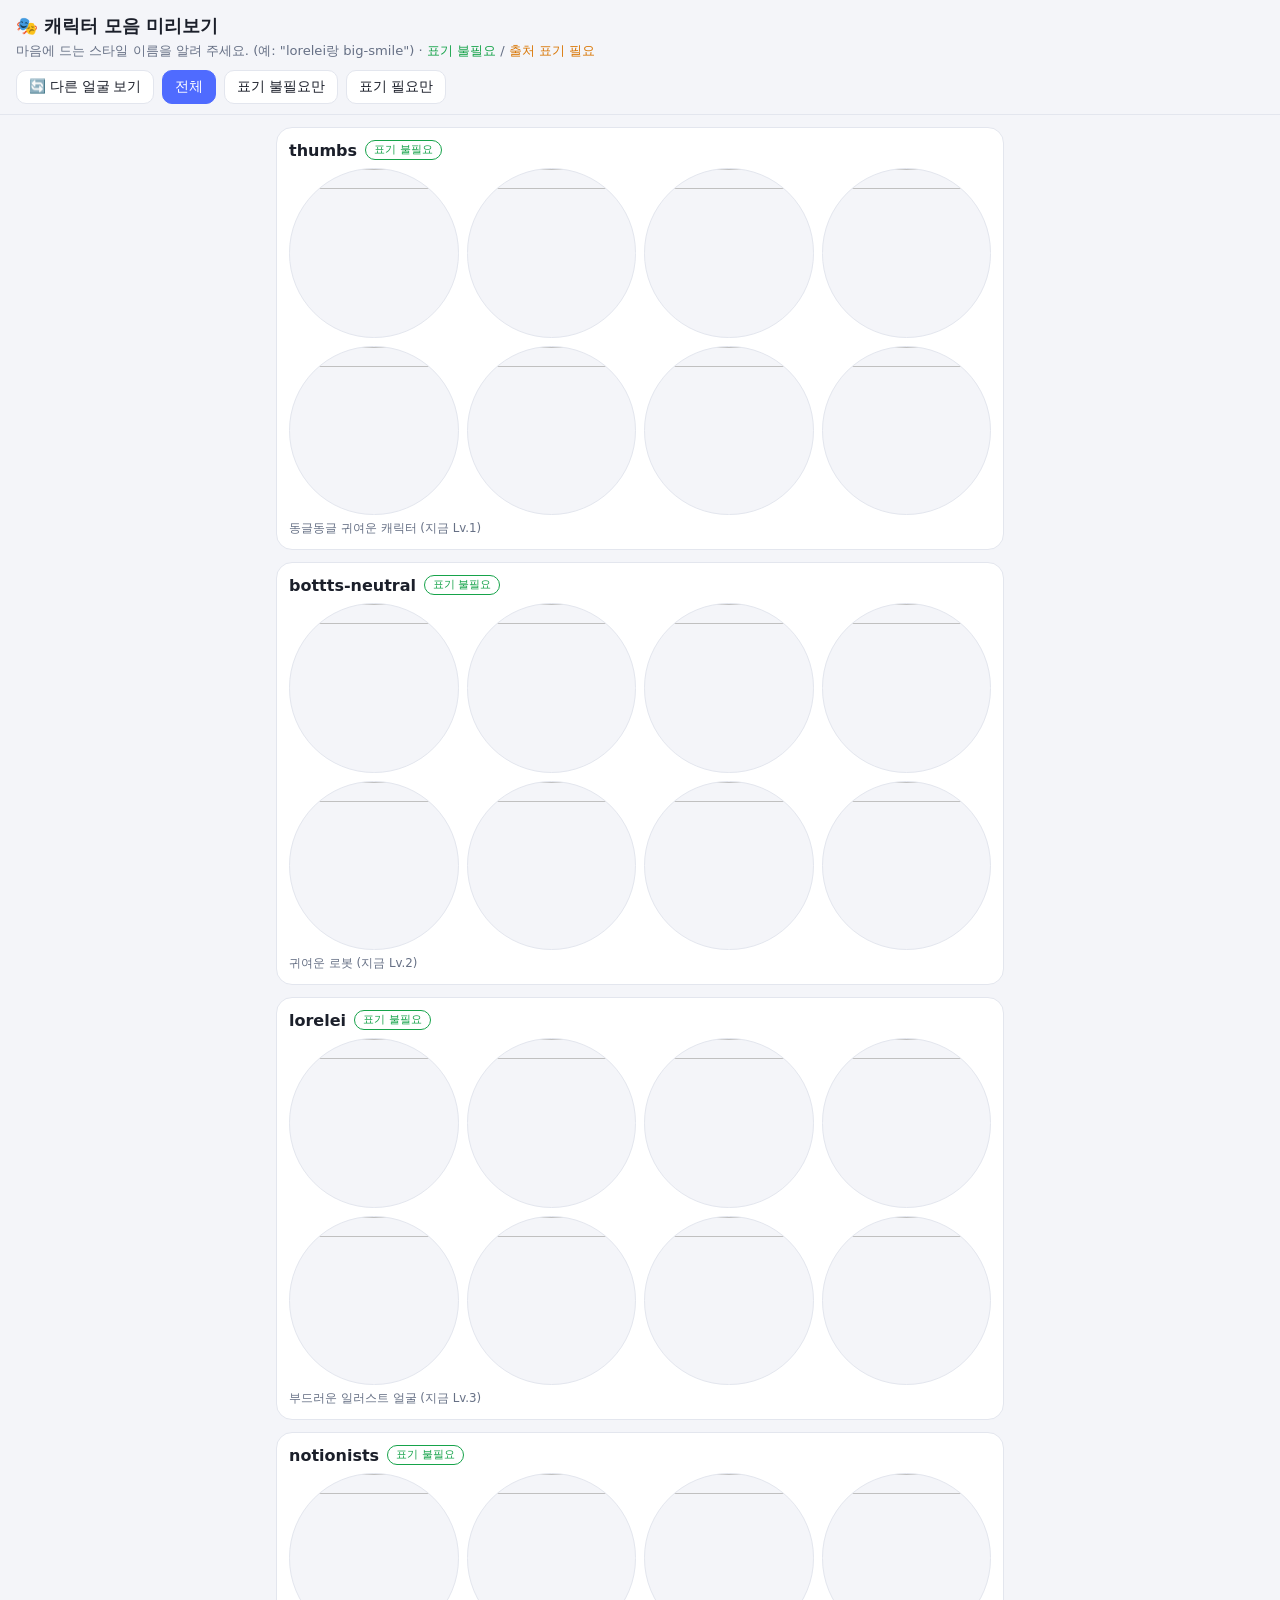
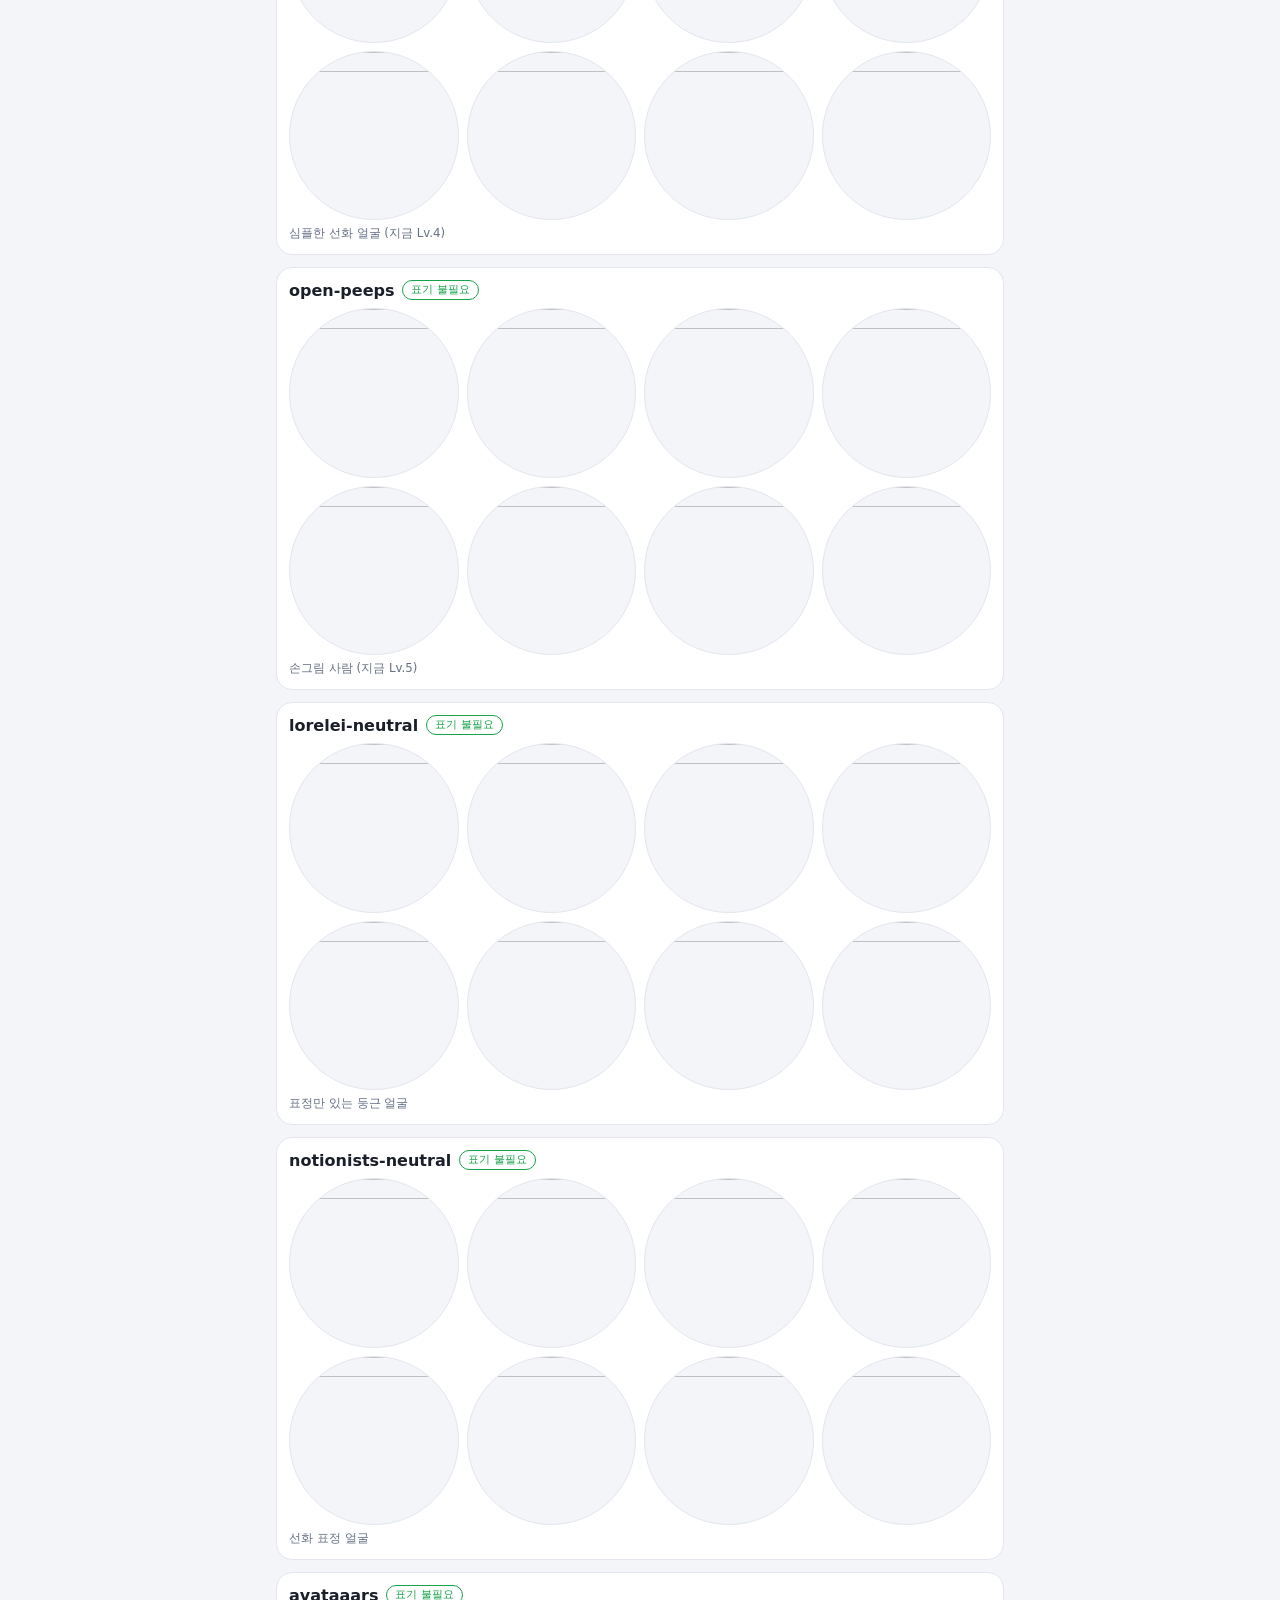
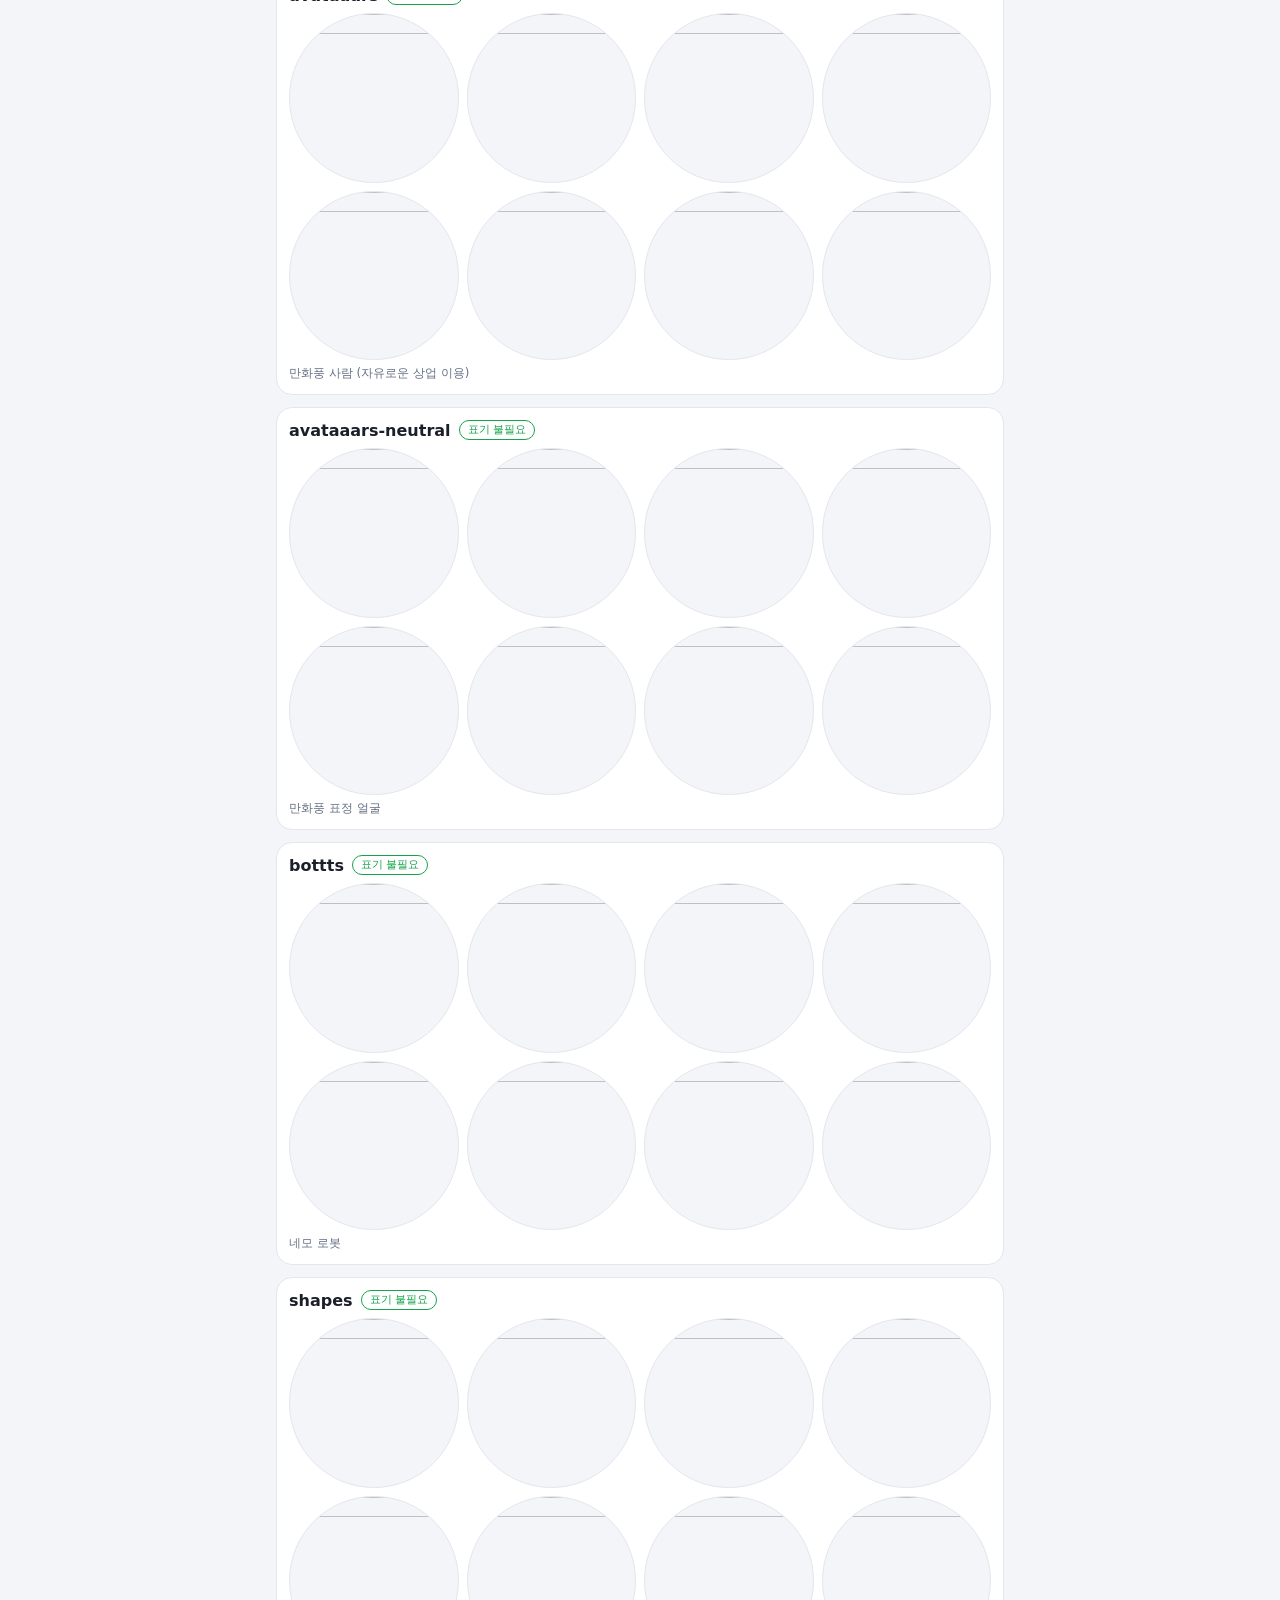
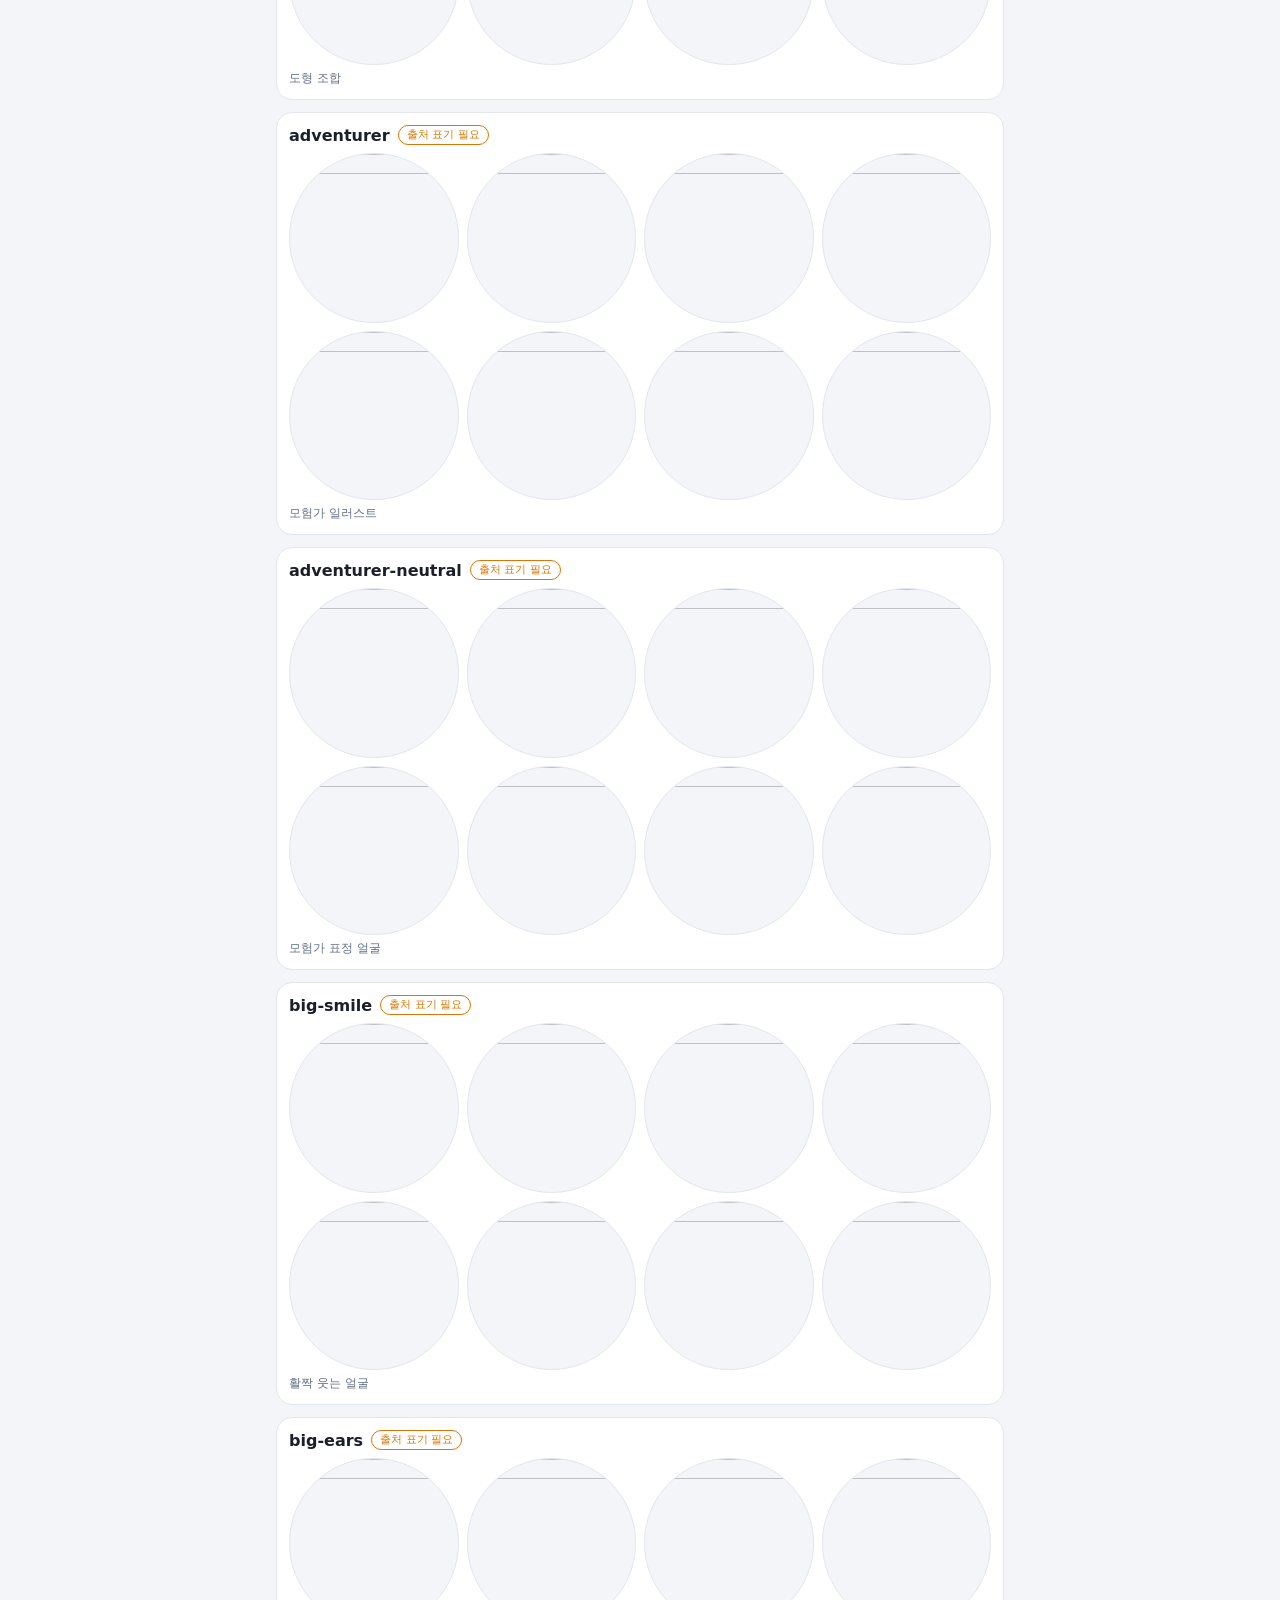
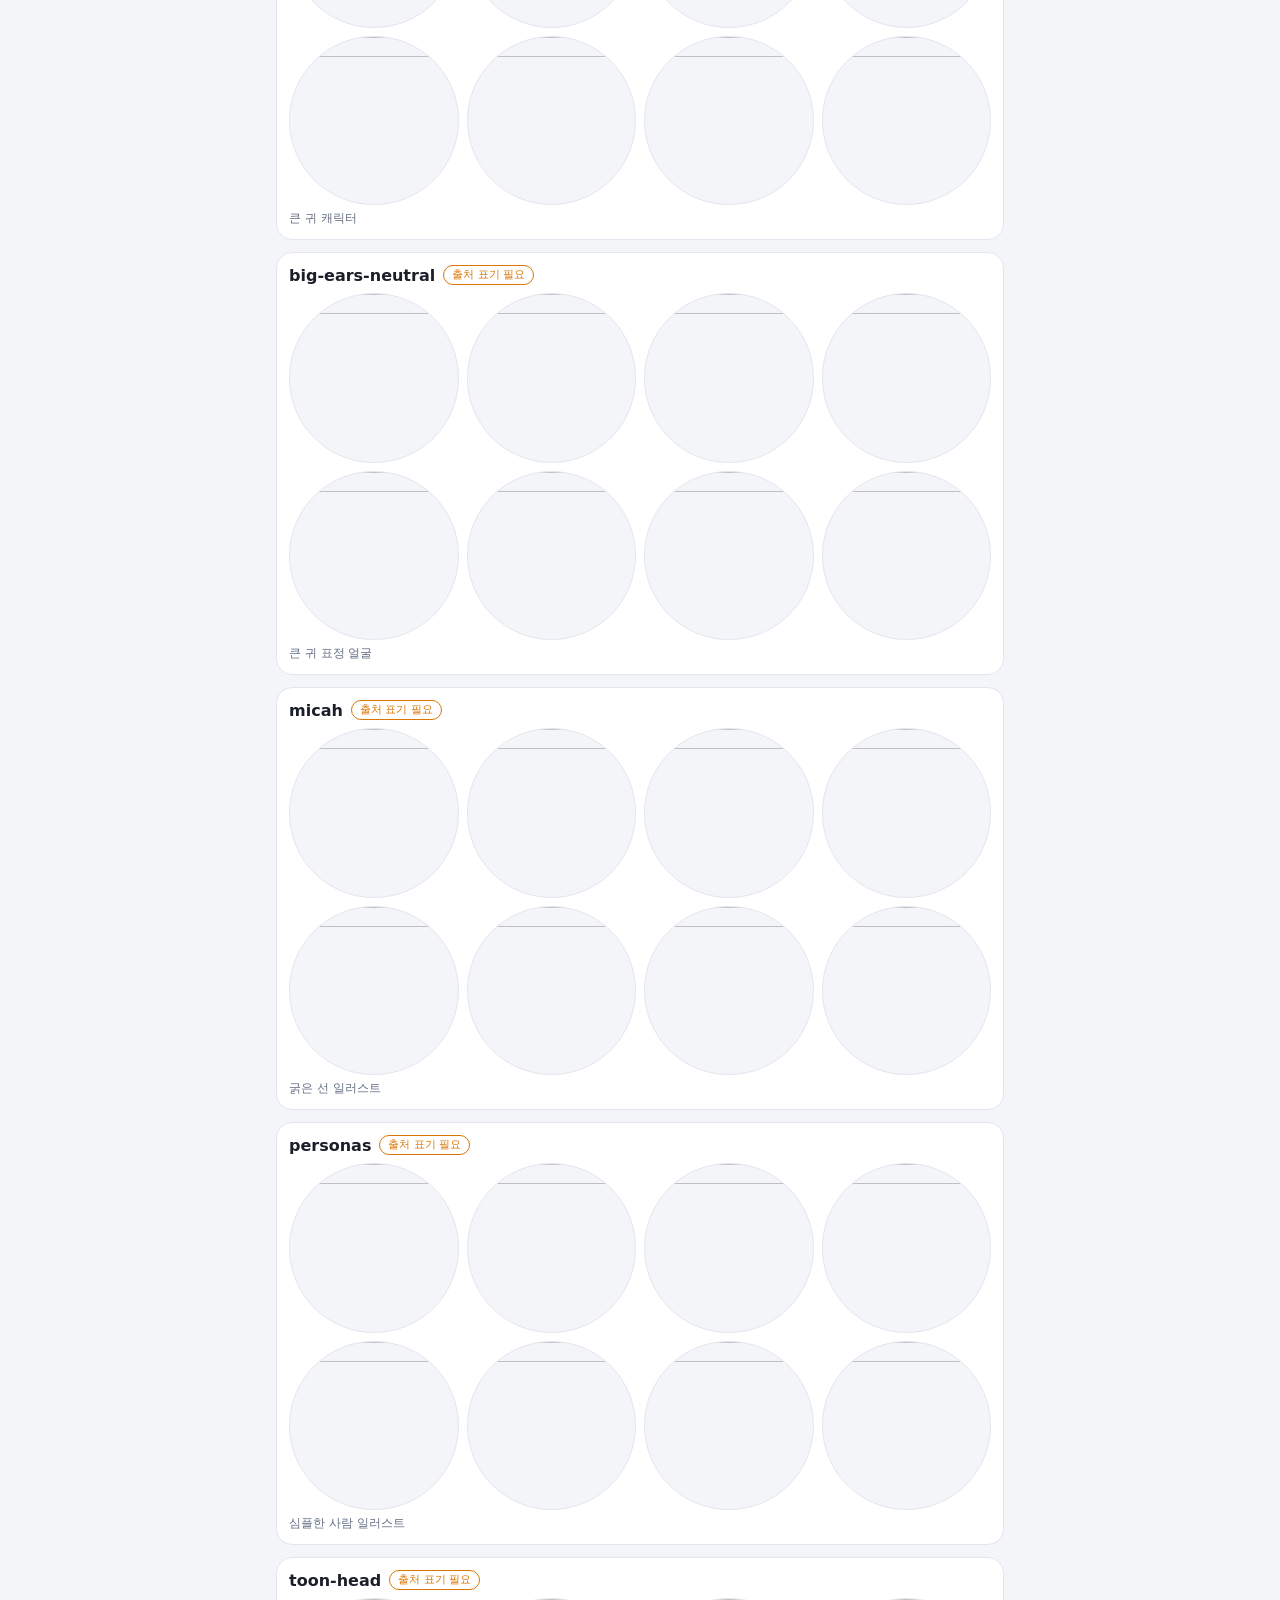
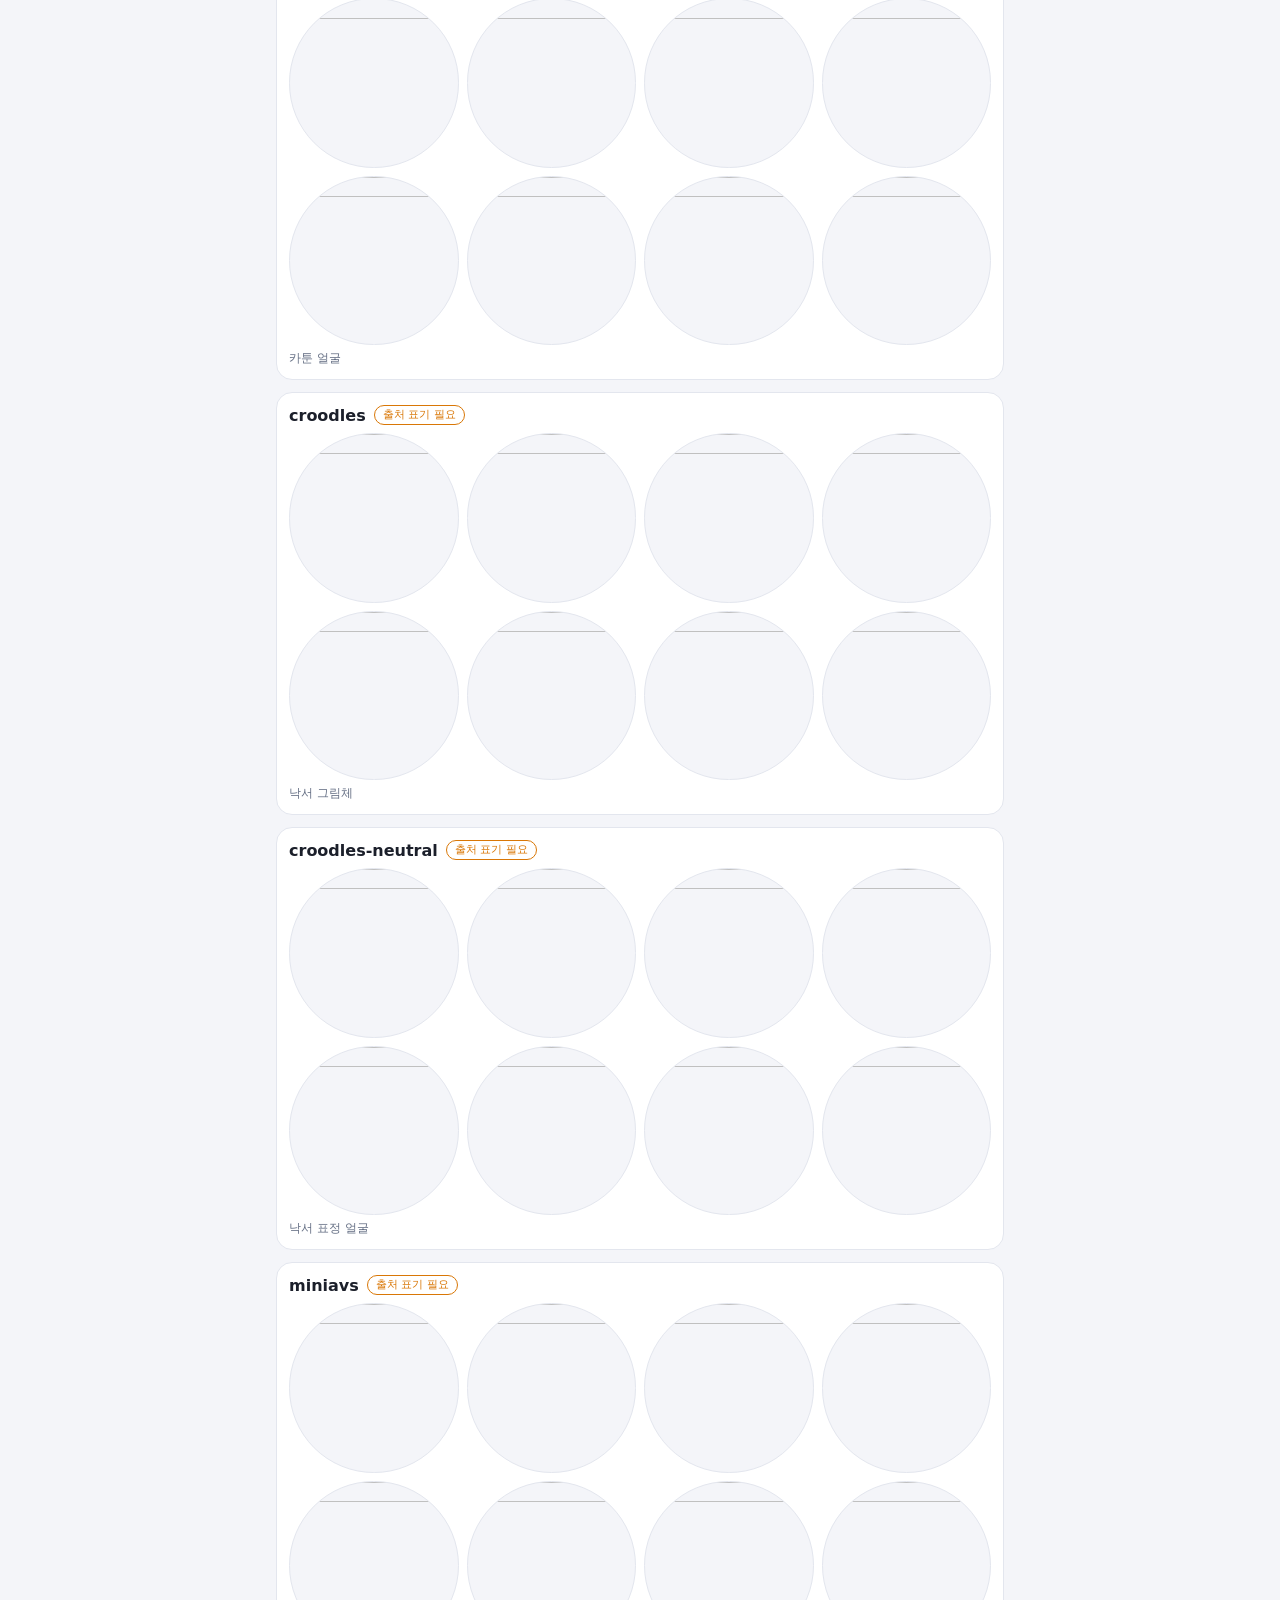
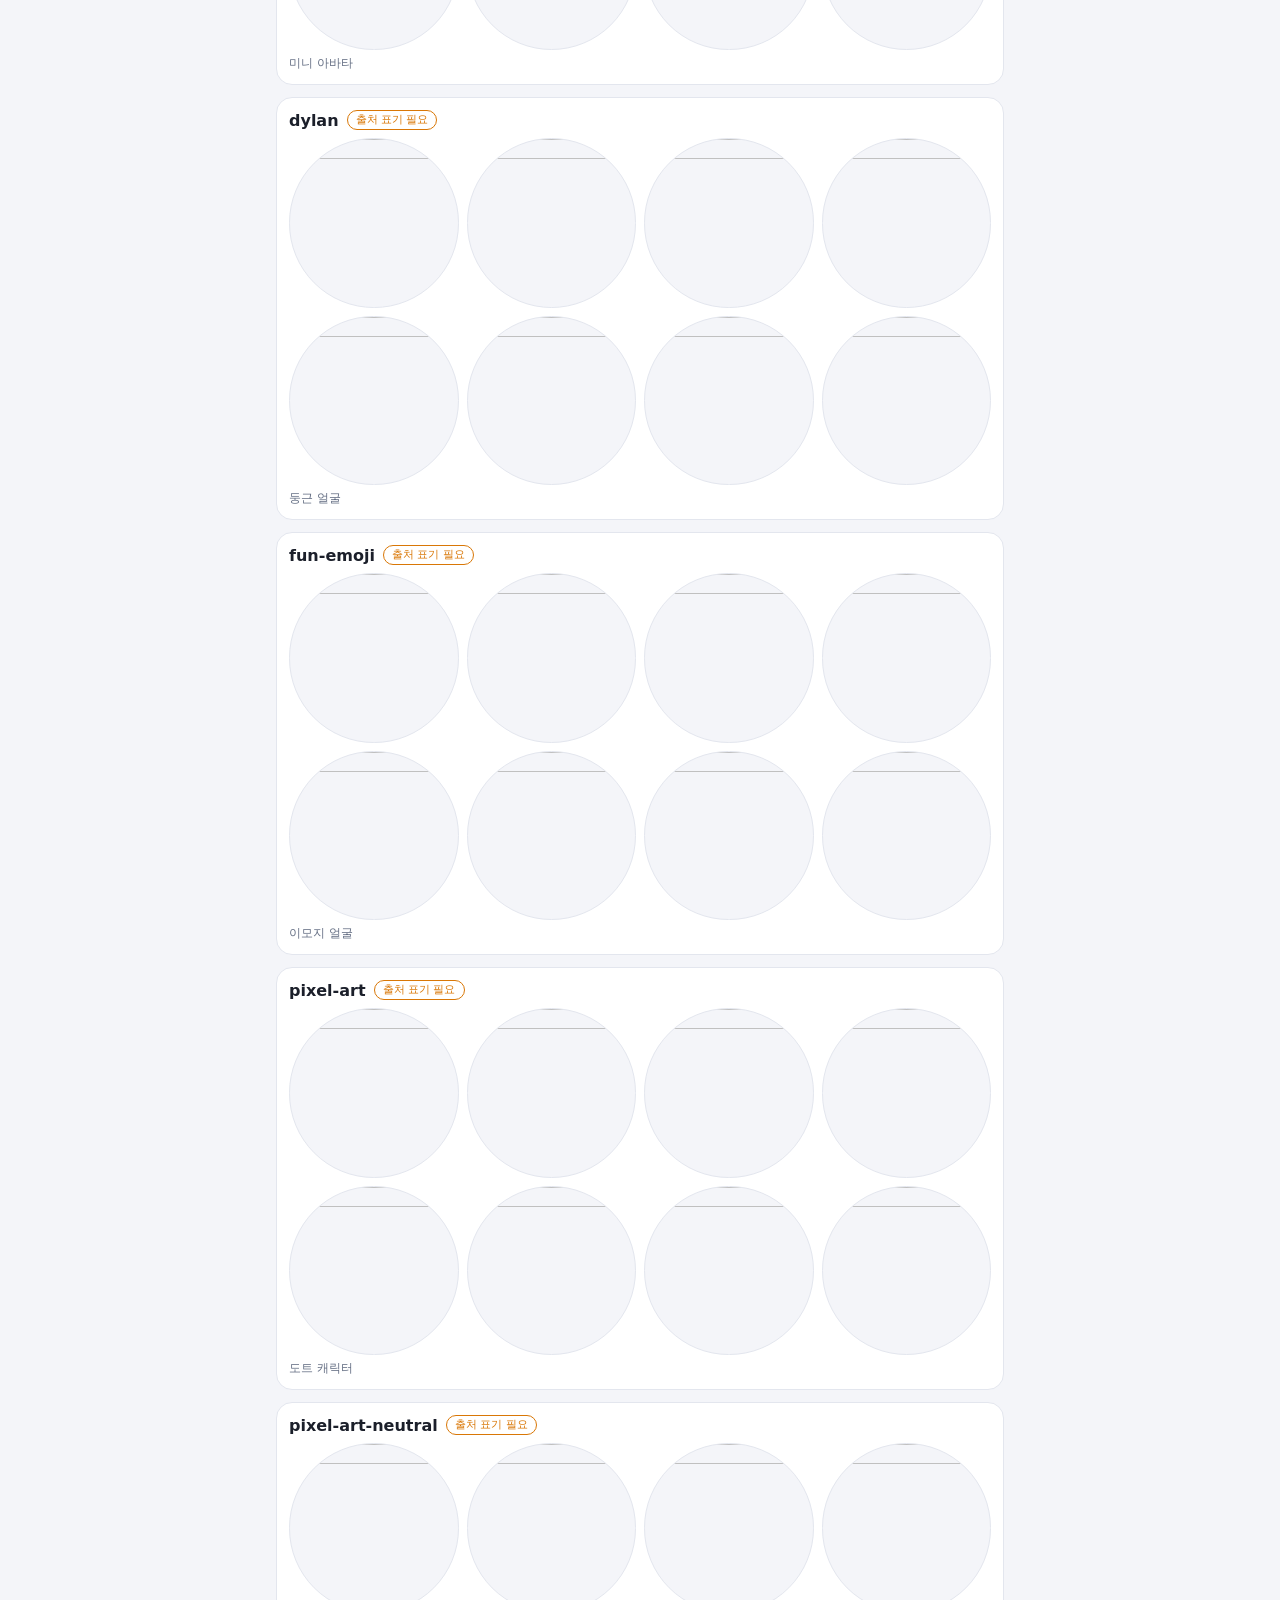
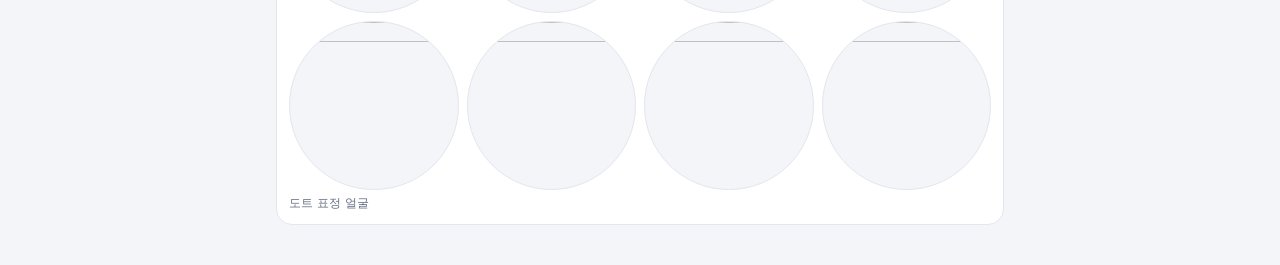
==== avatar-preview.html @ df40754c "캐릭터 스타일 미리보기 페이지 Co-Authored-By: Claude Sonnet 5.5 <noreply@anthropic.com> Claude-Session: https://c" ====
<!doctype html>
<html lang="ko">
<head>
<meta charset="utf-8">
<meta name="viewport" content="width=device-width, initial-scale=1">
<meta name="robots" content="noindex">
<title>캐릭터 미리보기</title>
<style>
  :root { --bg:#f4f5f9; --card:#fff; --text:#1b1f2a; --sub:#667085; --line:#e3e6ee; --accent:#4f6bff; --ok:#16a34a; --warn:#d97706; }
  @media (prefers-color-scheme: dark) { :root { --bg:#0b0f1e; --card:#141a30; --text:#eef1fb; --sub:#9aa4c2; --line:#26304f; } }
  * { box-sizing: border-box; }
  body { margin:0; background:var(--bg); color:var(--text); font-family:system-ui,-apple-system,"Noto Sans KR",sans-serif; }
  header { position:sticky; top:0; z-index:5; background:var(--bg); padding:14px 16px 10px; border-bottom:1px solid var(--line); }
  h1 { margin:0 0 4px; font-size:1.1rem; }
  .sub { color:var(--sub); font-size:.82rem; }
  .bar { display:flex; gap:8px; flex-wrap:wrap; margin-top:10px; }
  button { border:1px solid var(--line); background:var(--card); color:var(--text); border-radius:10px; padding:7px 12px; font-size:.85rem; cursor:pointer; }
  button.on { background:var(--accent); border-color:var(--accent); color:#fff; }
  main { padding:12px 16px 40px; max-width:760px; margin:0 auto; display:grid; gap:12px; }
  .card { background:var(--card); border:1px solid var(--line); border-radius:16px; padding:12px; }
  .head { display:flex; align-items:center; gap:8px; margin-bottom:8px; }
  .name { font-weight:700; }
  .tag { font-size:.68rem; padding:2px 8px; border-radius:20px; border:1px solid currentColor; white-space:nowrap; }
  .tag.free { color:var(--ok); } .tag.credit { color:var(--warn); }
  .grid { display:grid; grid-template-columns:repeat(4,1fr); gap:8px; }
  .grid img { width:100%; aspect-ratio:1; border-radius:50%; background:var(--bg); border:1px solid var(--line); }
  .note { margin-top:6px; font-size:.74rem; color:var(--sub); }
  .cap { text-align:center; font-size:.7rem; color:var(--sub); margin-top:2px; }
</style>
</head>
<body>
<header>
  <h1>🎭 캐릭터 모음 미리보기</h1>
  <div class="sub">마음에 드는 스타일 이름을 알려 주세요. (예: "lorelei랑 big-smile") · <span style="color:var(--ok)">표기 불필요</span> / <span style="color:var(--warn)">출처 표기 필요</span></div>
  <div class="bar">
    <button id="more">🔄 다른 얼굴 보기</button>
    <button data-f="all" class="on">전체</button>
    <button data-f="free">표기 불필요만</button>
    <button data-f="credit">표기 필요만</button>
  </div>
</header>
<main id="list"></main>
<script>
// [스타일, 라이선스(free=표기 불필요 / credit=CC BY 표기 필요), 한줄 설명]
var STYLES = [
  ['thumbs','free','동글동글 귀여운 캐릭터 (지금 Lv.1)'],
  ['bottts-neutral','free','귀여운 로봇 (지금 Lv.2)'],
  ['lorelei','free','부드러운 일러스트 얼굴 (지금 Lv.3)'],
  ['notionists','free','심플한 선화 얼굴 (지금 Lv.4)'],
  ['open-peeps','free','손그림 사람 (지금 Lv.5)'],
  ['lorelei-neutral','free','표정만 있는 둥근 얼굴'],
  ['notionists-neutral','free','선화 표정 얼굴'],
  ['avataaars','free','만화풍 사람 (자유로운 상업 이용)'],
  ['avataaars-neutral','free','만화풍 표정 얼굴'],
  ['bottts','free','네모 로봇'],
  ['shapes','free','도형 조합'],
  ['adventurer','credit','모험가 일러스트'],
  ['adventurer-neutral','credit','모험가 표정 얼굴'],
  ['big-smile','credit','활짝 웃는 얼굴'],
  ['big-ears','credit','큰 귀 캐릭터'],
  ['big-ears-neutral','credit','큰 귀 표정 얼굴'],
  ['micah','credit','굵은 선 일러스트'],
  ['personas','credit','심플한 사람 일러스트'],
  ['toon-head','credit','카툰 얼굴'],
  ['croodles','credit','낙서 그림체'],
  ['croodles-neutral','credit','낙서 표정 얼굴'],
  ['miniavs','credit','미니 아바타'],
  ['dylan','credit','둥근 얼굴'],
  ['fun-emoji','credit','이모지 얼굴'],
  ['pixel-art','credit','도트 캐릭터'],
  ['pixel-art-neutral','credit','도트 표정 얼굴']
];
var round = 0, filter = 'all';
function seeds(i) { var a = []; for (var k = 0; k < 8; k++) a.push('dental-' + round + '-' + k); return a; }
function render() {
  var html = '';
  STYLES.forEach(function (s) {
    if (filter !== 'all' && s[1] !== filter) return;
    html += '<div class="card"><div class="head"><span class="name">' + s[0] + '</span>' +
      '<span class="tag ' + s[1] + '">' + (s[1] === 'free' ? '표기 불필요' : '출처 표기 필요') + '</span></div>' +
      '<div class="grid">' + seeds().map(function (sd) {
        return '<img loading="lazy" alt="" src="https://api.dicebear.com/9.x/' + s[0] + '/svg?seed=' + encodeURIComponent(sd) + '&radius=50&size=96">';
      }).join('') + '</div><div class="note">' + s[2] + '</div></div>';
  });
  document.getElementById('list').innerHTML = html;
}
document.getElementById('more').onclick = function () { round++; render(); };
document.querySelectorAll('[data-f]').forEach(function (b) {
  b.onclick = function () {
    filter = b.getAttribute('data-f');
    document.querySelectorAll('[data-f]').forEach(function (x) { x.classList.toggle('on', x === b); });
    render();
  };
});
render();
</script>
</body>
</html>
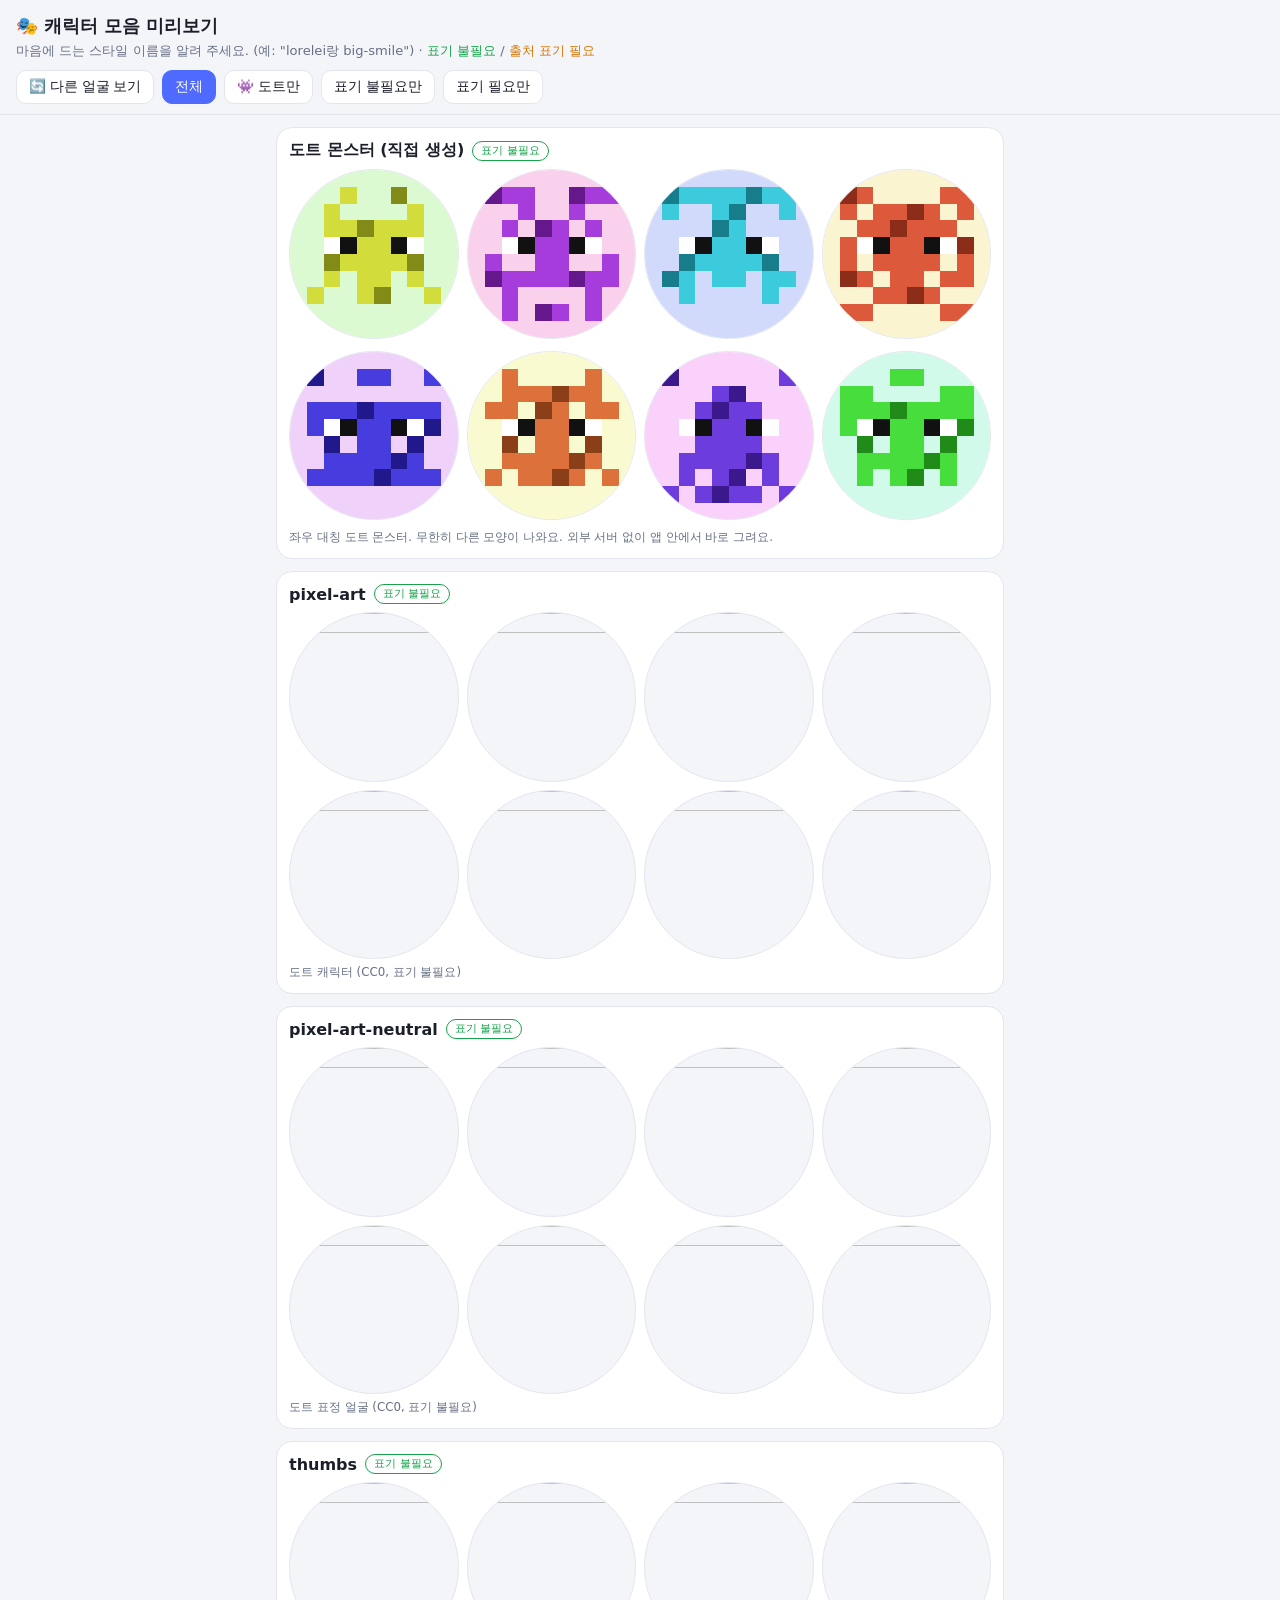
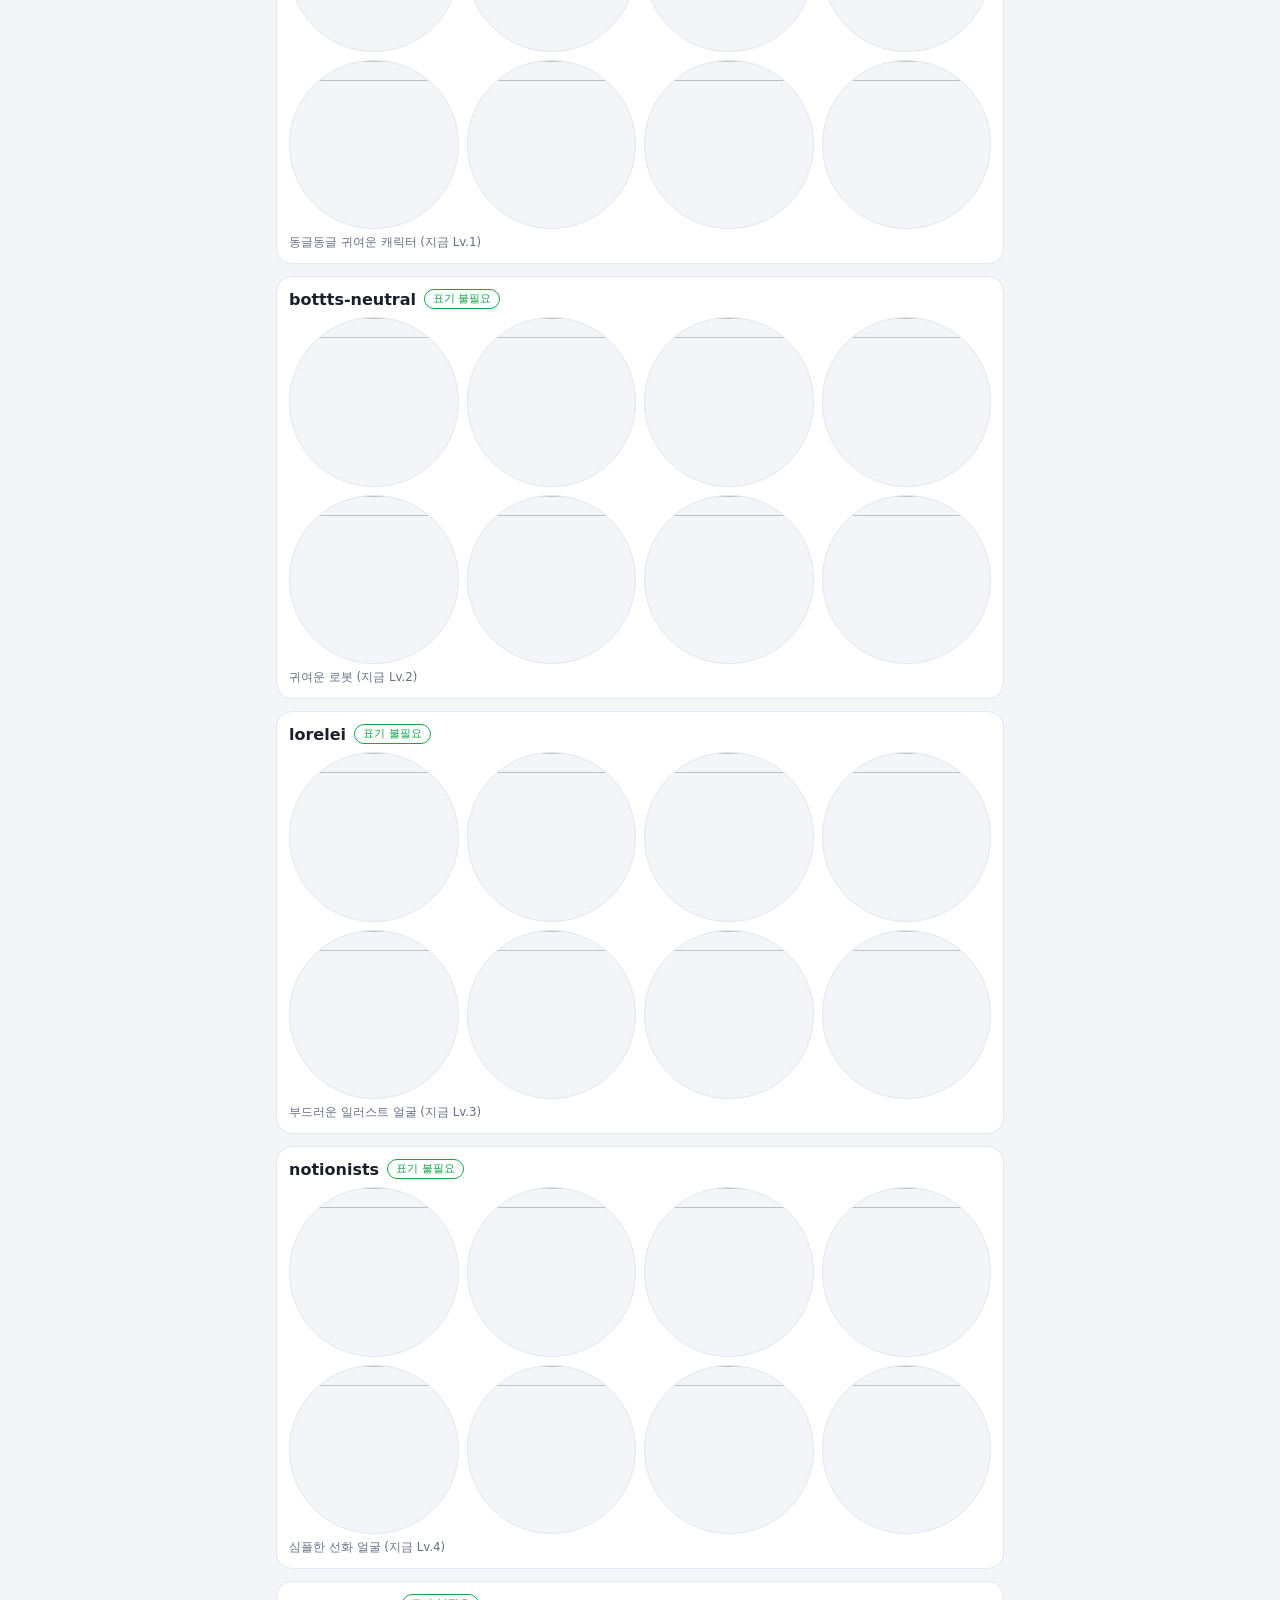
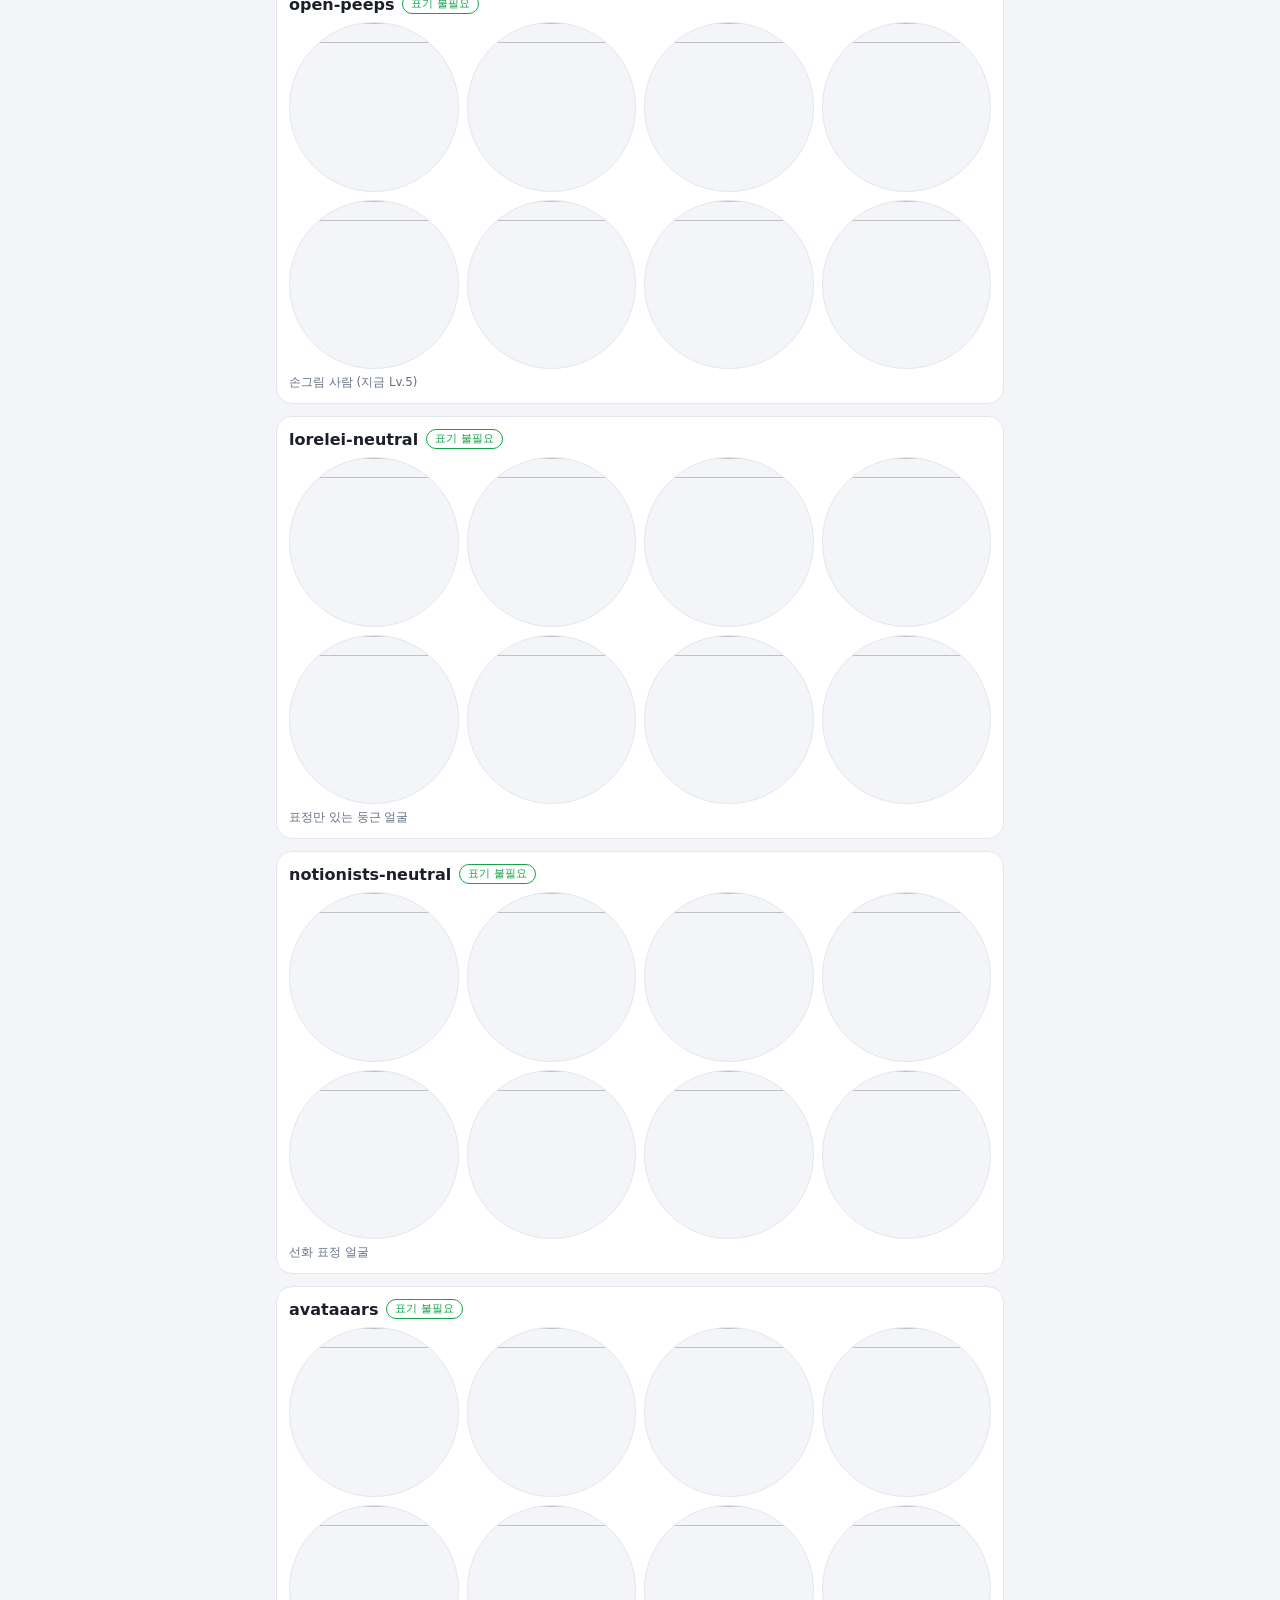
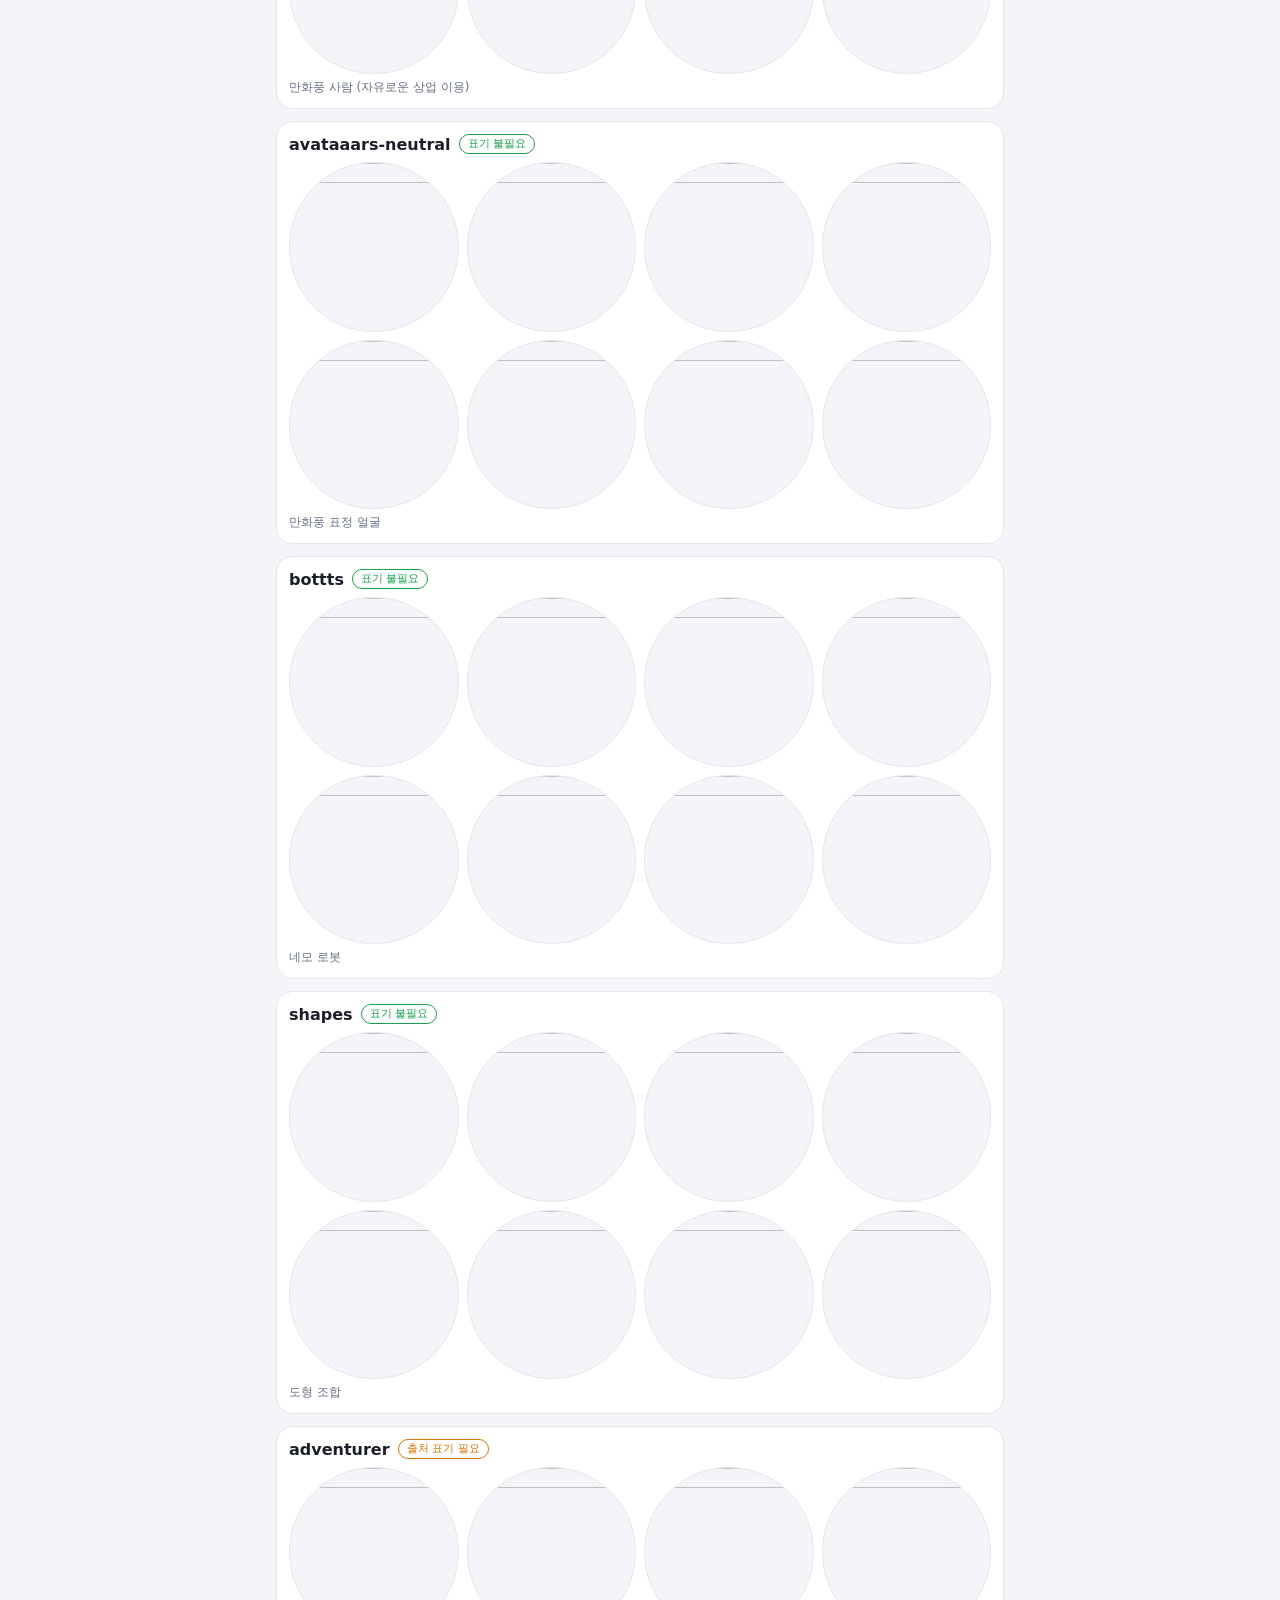
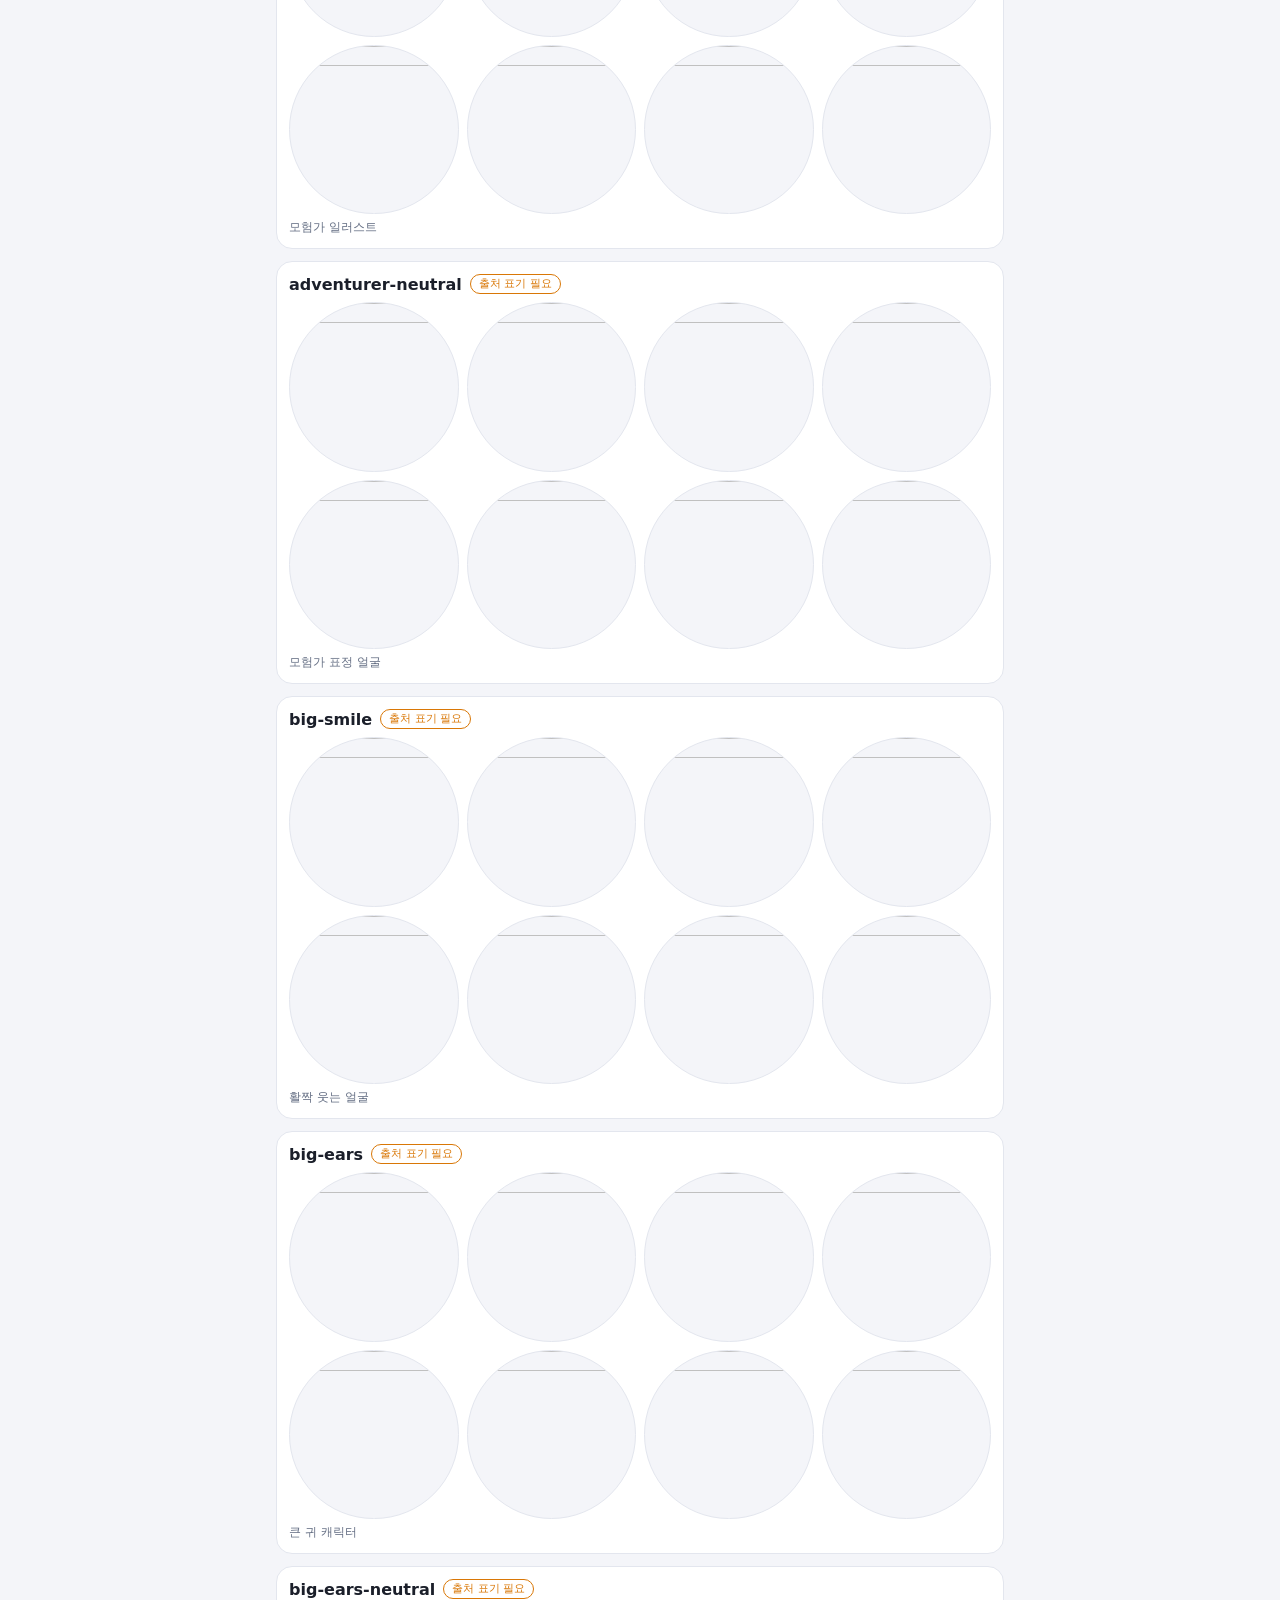
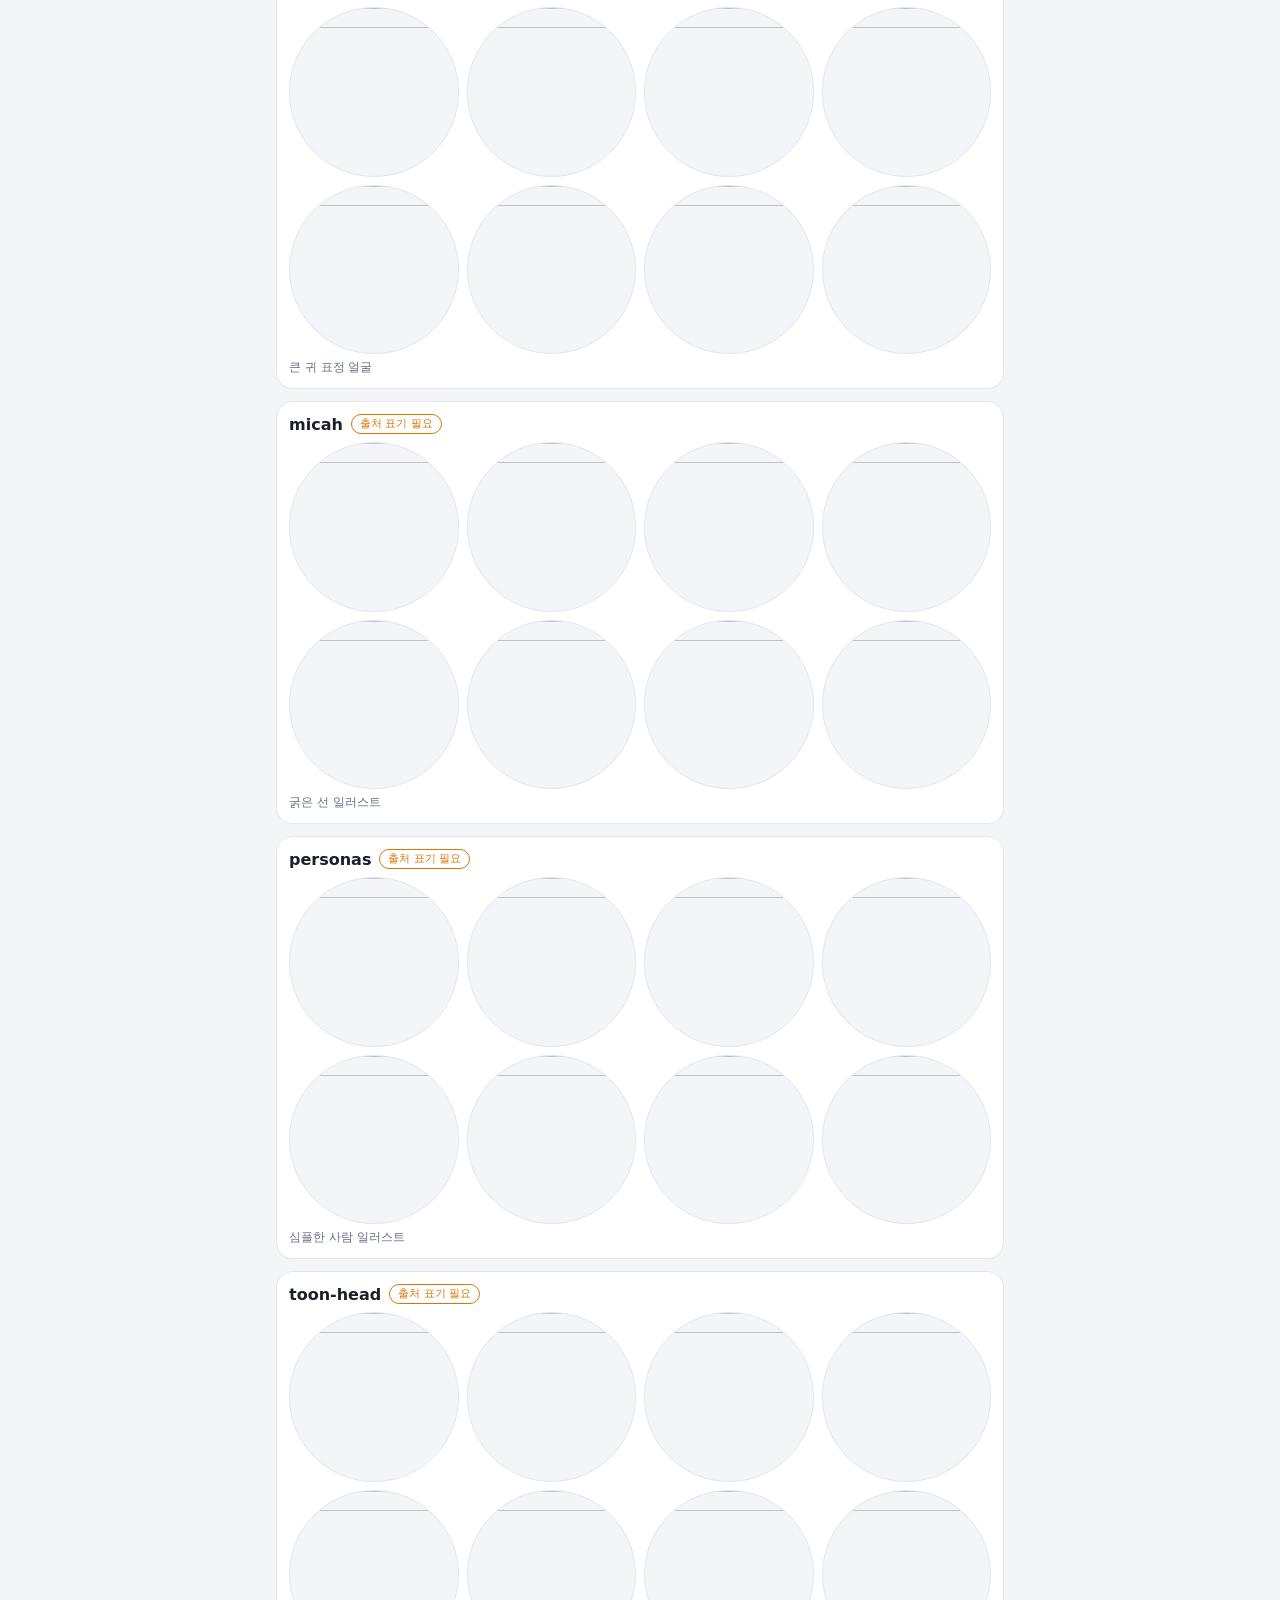
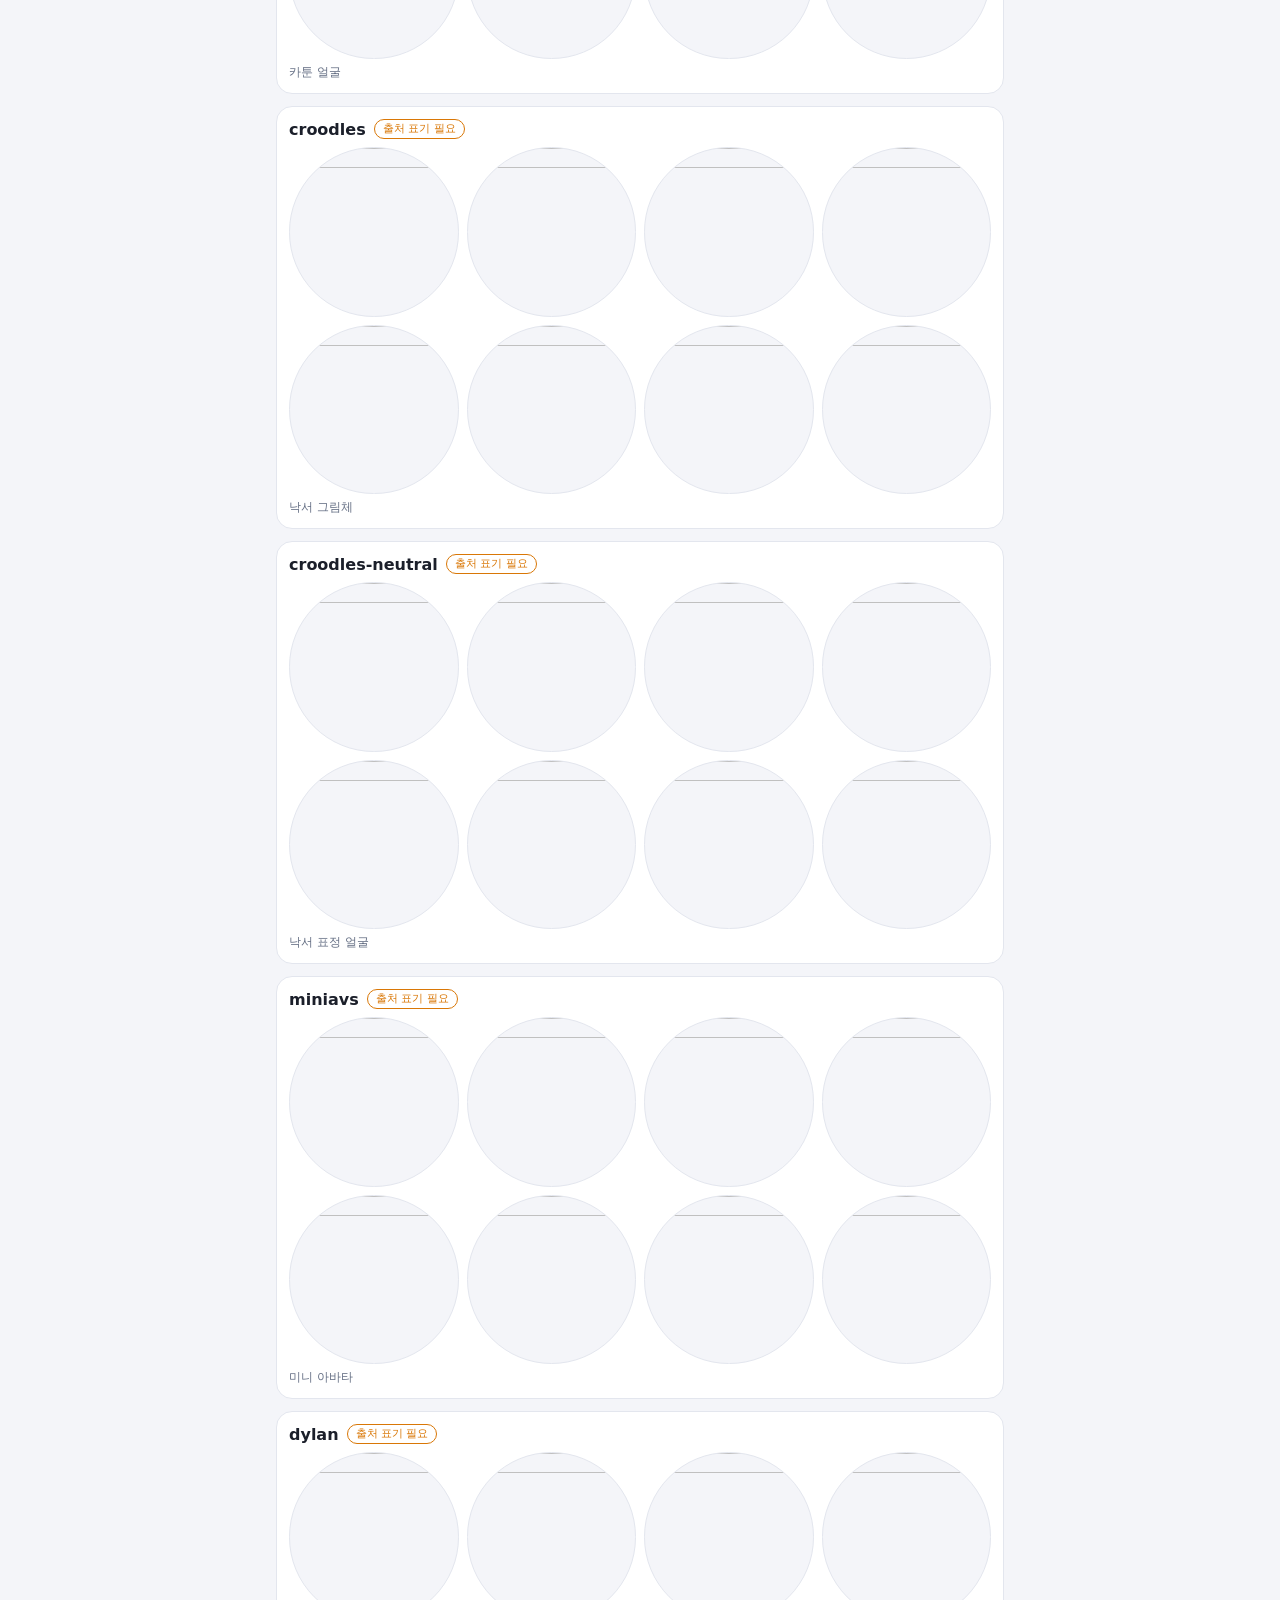
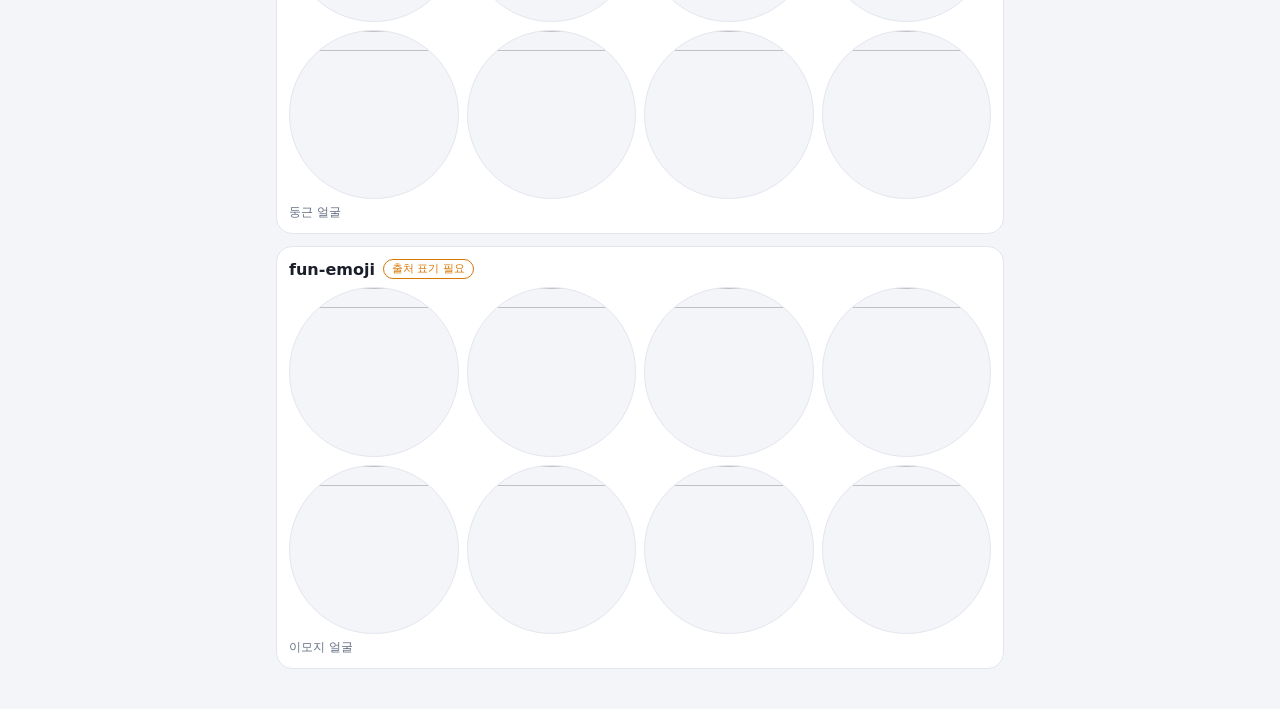
==== commit 21735379: "미리보기: 도트 스타일 추가(pixel-art CC0, 도트 몬스터) Co-Authored-By: Claude Sonnet 5.5 <noreply@anthropic.com> Cla" ====
--- a/avatar-preview.html
+++ b/avatar-preview.html
@@ -23,6 +23,7 @@
   .tag { font-size:.68rem; padding:2px 8px; border-radius:20px; border:1px solid currentColor; white-space:nowrap; }
   .tag.free { color:var(--ok); } .tag.credit { color:var(--warn); }
   .grid { display:grid; grid-template-columns:repeat(4,1fr); gap:8px; }
+  .grid svg { width:100%; aspect-ratio:1; border-radius:50%; border:1px solid var(--line); }
   .grid img { width:100%; aspect-ratio:1; border-radius:50%; background:var(--bg); border:1px solid var(--line); }
   .note { margin-top:6px; font-size:.74rem; color:var(--sub); }
   .cap { text-align:center; font-size:.7rem; color:var(--sub); margin-top:2px; }
@@ -35,6 +36,7 @@
   <div class="bar">
     <button id="more">🔄 다른 얼굴 보기</button>
     <button data-f="all" class="on">전체</button>
+    <button data-f="pixel">👾 도트만</button>
     <button data-f="free">표기 불필요만</button>
     <button data-f="credit">표기 필요만</button>
   </div>
@@ -43,6 +45,8 @@
 <script>
 // [스타일, 라이선스(free=표기 불필요 / credit=CC BY 표기 필요), 한줄 설명]
 var STYLES = [
+  ['pixel-art','free','도트 캐릭터 (CC0, 표기 불필요)',1],
+  ['pixel-art-neutral','free','도트 표정 얼굴 (CC0, 표기 불필요)',1],
   ['thumbs','free','동글동글 귀여운 캐릭터 (지금 Lv.1)'],
   ['bottts-neutral','free','귀여운 로봇 (지금 Lv.2)'],
   ['lorelei','free','부드러운 일러스트 얼굴 (지금 Lv.3)'],
@@ -67,15 +71,37 @@
   ['miniavs','credit','미니 아바타'],
   ['dylan','credit','둥근 얼굴'],
   ['fun-emoji','credit','이모지 얼굴'],
-  ['pixel-art','credit','도트 캐릭터'],
-  ['pixel-art-neutral','credit','도트 표정 얼굴']
 ];
 var round = 0, filter = 'all';
+// 직접 만드는 도트 몬스터: 좌우 대칭 8x8, 시드마다 모양·색이 달라짐 (라이선스 걱정 없음, 외부 서버 불필요)
+function hash(str) { var h = 2166136261; for (var i = 0; i < str.length; i++) { h ^= str.charCodeAt(i); h = Math.imul(h, 16777619); } return h >>> 0; }
+function rng(seed) { var a = hash(seed); return function () { a |= 0; a = a + 0x6D2B79F5 | 0; var t = Math.imul(a ^ a >>> 15, 1 | a); t = t + Math.imul(t ^ t >>> 7, 61 | t) ^ t; return ((t ^ t >>> 14) >>> 0) / 4294967296; }; }
+function sprite(seed) {
+  var r = rng(seed), hue = Math.floor(r() * 360), N = 8, cells = [], x, y;
+  var body = 'hsl(' + hue + ',70%,55%)', dark = 'hsl(' + hue + ',70%,32%)', bg = 'hsl(' + ((hue + 40) % 360) + ',80%,90%)';
+  var g = [];
+  for (y = 0; y < N; y++) { g[y] = []; for (x = 0; x < N / 2; x++) { var edge = (x === 0 || y === 0 || y === N - 1) ? 0.35 : 0.62; g[y][x] = r() < edge ? 1 : 0; } }
+  for (y = 2; y < 6; y++) g[y][3] = 1;               // 가운데 몸통 보장
+  g[3][1] = 2; g[3][2] = 2;                           // 눈 자리 (흰색+검정)
+  var rects = '';
+  for (y = 0; y < N; y++) for (x = 0; x < N; x++) {
+    var v = x < N / 2 ? g[y][x] : g[y][N - 1 - x];
+    if (!v) continue;
+    var col = v === 2 ? (x === 2 || x === N - 3 ? '#111' : '#fff') : ((x + y) % 5 === 0 ? dark : body);
+    rects += '<rect x="' + x + '" y="' + y + '" width="1" height="1" fill="' + col + '"/>';
+  }
+  return '<svg viewBox="-1 -1 10 10" shape-rendering="crispEdges"><rect x="-1" y="-1" width="10" height="10" fill="' + bg + '"/>' + rects + '</svg>';
+}
 function seeds(i) { var a = []; for (var k = 0; k < 8; k++) a.push('dental-' + round + '-' + k); return a; }
 function render() {
   var html = '';
+  if (filter === 'all' || filter === 'pixel' || filter === 'free') {
+    html += '<div class="card"><div class="head"><span class="name">도트 몬스터 (직접 생성)</span><span class="tag free">표기 불필요</span></div><div class="grid">' +
+      seeds().map(function (sd) { return '<div>' + sprite(sd) + '</div>'; }).join('') + '</div><div class="note">좌우 대칭 도트 몬스터. 무한히 다른 모양이 나와요. 외부 서버 없이 앱 안에서 바로 그려요.</div></div>';
+  }
   STYLES.forEach(function (s) {
-    if (filter !== 'all' && s[1] !== filter) return;
+    if (filter === 'pixel' && !s[3]) return;
+    if (filter !== 'all' && filter !== 'pixel' && s[1] !== filter) return;
     html += '<div class="card"><div class="head"><span class="name">' + s[0] + '</span>' +
       '<span class="tag ' + s[1] + '">' + (s[1] === 'free' ? '표기 불필요' : '출처 표기 필요') + '</span></div>' +
       '<div class="grid">' + seeds().map(function (sd) {
